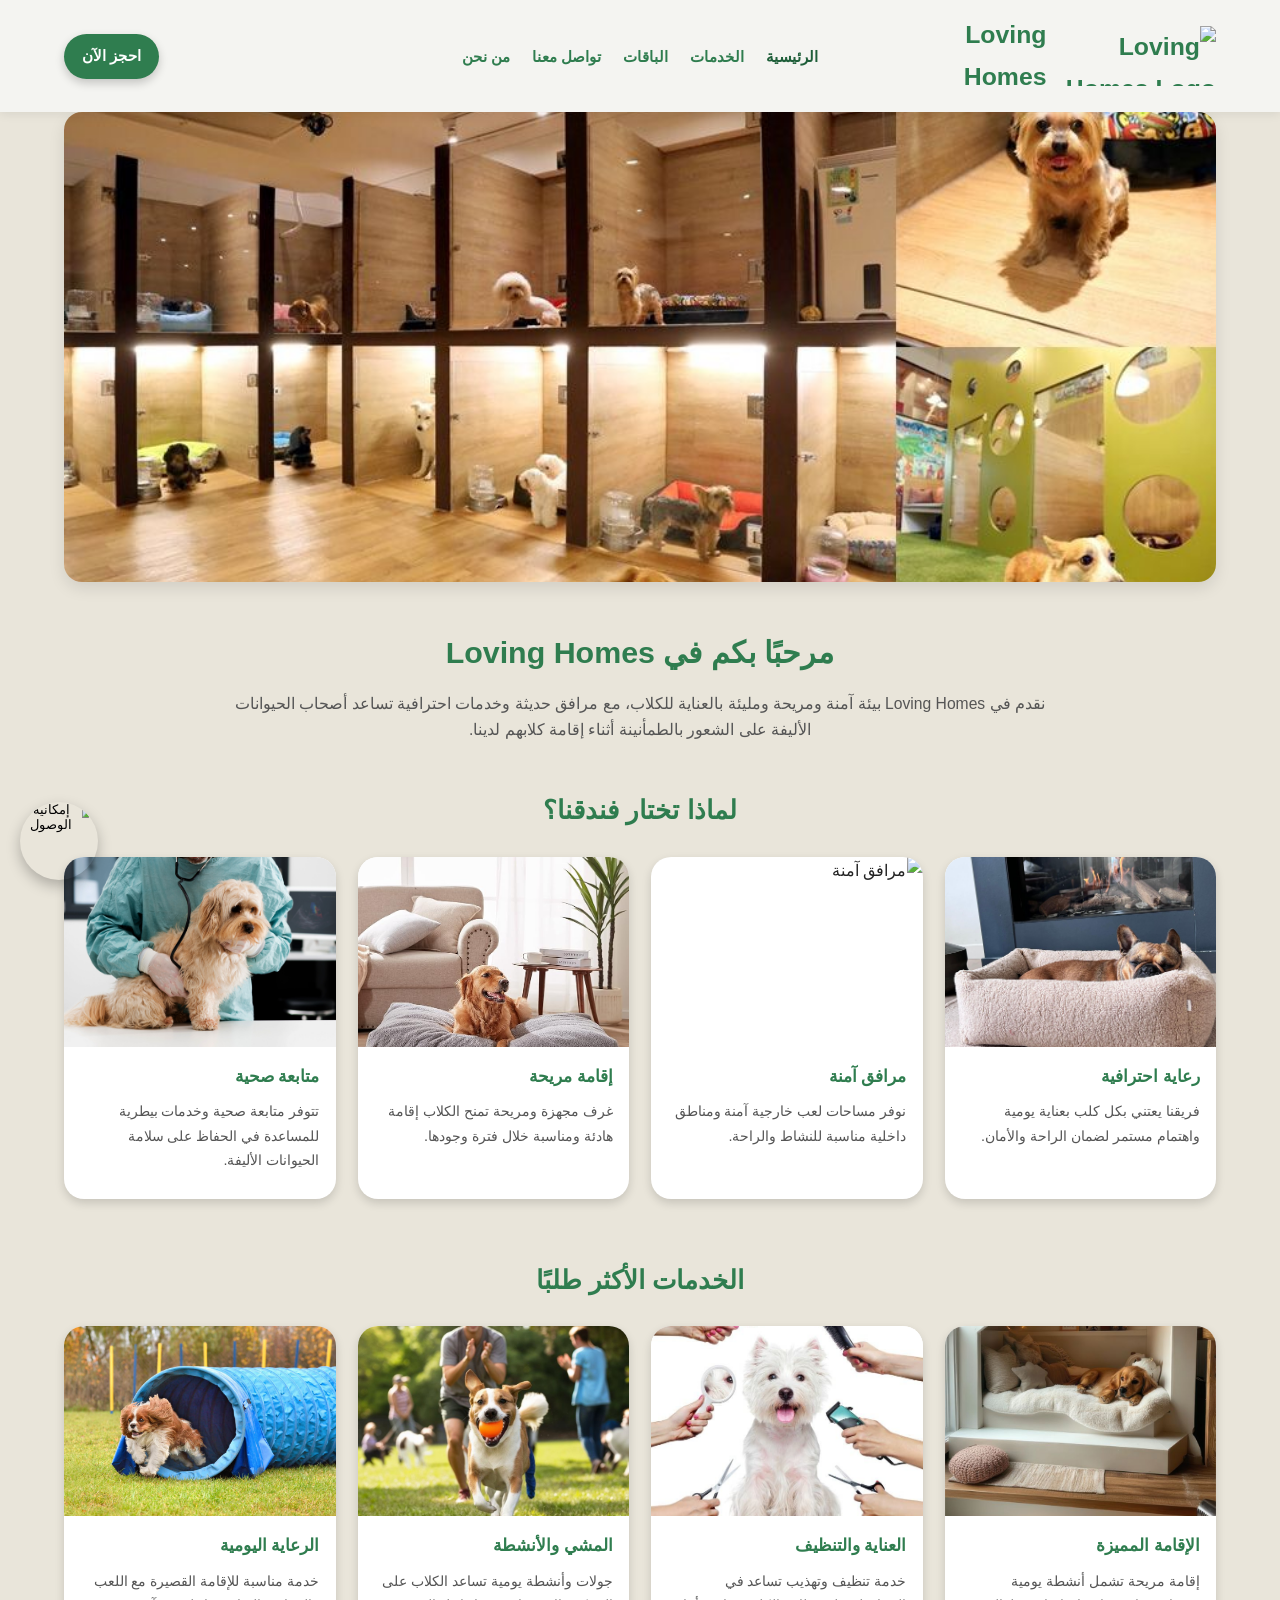
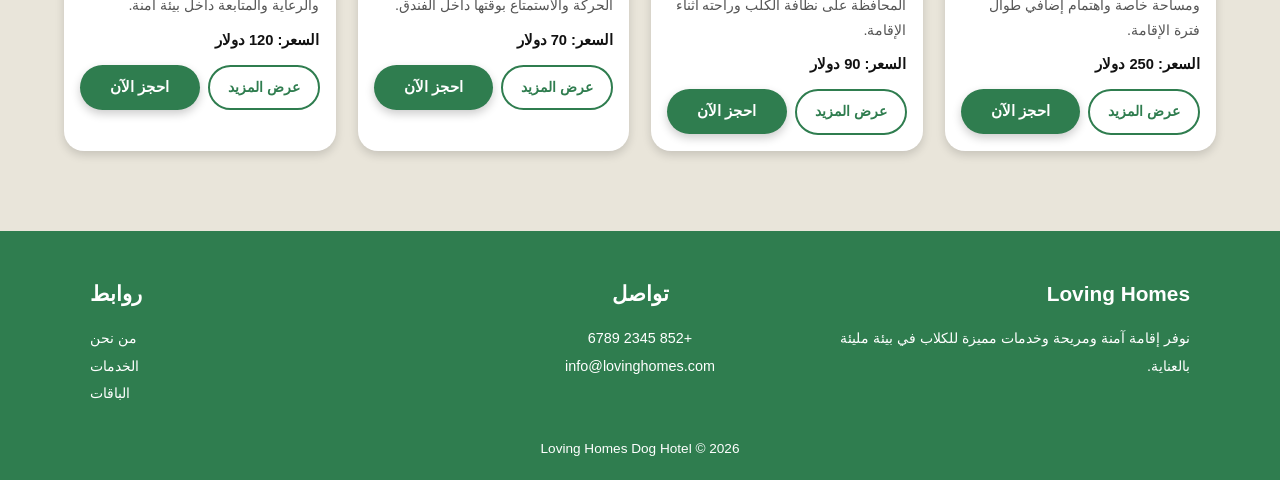
==== index.html @ 26084809 "Add files via upload" ====
<!DOCTYPE html>
<html lang="ar" dir="rtl">
<head>
<meta charset="UTF-8">
<meta name="viewport" content="width=device-width, initial-scale=1.0">
<title>Loving Homes | Dog Hotel</title>
<meta name="description" content="Loving Homes Dog Hotel يوفر إقامة آمنة ومريحة للكلاب مع خدمات رعاية يومية وتنظيف وأنشطة ترفيهية في هونغ كونغ.">
<meta name="keywords" content="Dog hotel, dog boarding, dog daycare, dog grooming, pet hotel, dog care, Loving Homes, dog hotel Hong Kong">
<meta name="author" content="Loving Homes">
<meta name="robots" content="index, follow">
<link rel="stylesheet" href="style.css">
</head>
<body>
  <div id="navbar"></div>

  <main>
    <section class="banner-section">
      <div class="container">
        <img src="assets/Images/hero.jpg" alt="صورة رئيسية لفندق الكلاب" class="banner-image" />
      </div>
    </section>

    <section class="welcome-section">
      <div class="container">
        <h1>مرحبًا بكم في Loving Homes</h1>
        <p>
          نقدم في Loving Homes بيئة آمنة ومريحة ومليئة بالعناية للكلاب، مع مرافق حديثة
          وخدمات احترافية تساعد أصحاب الحيوانات الأليفة على الشعور بالطمأنينة أثناء إقامة كلابهم لدينا.
        </p>
      </div>
    </section>

    <section class="section-space">
      <div class="container">
        <h2 class="section-title">لماذا تختار فندقنا؟</h2>

        <div class="cards-grid">
          <article class="card">
            <img src="assets/Images/Floor heating.jpg" alt="رعاية احترافية" />
            <div class="card-content">
              <h3>رعاية احترافية</h3>
              <p>فريقنا يعتني بكل كلب بعناية يومية واهتمام مستمر لضمان الراحة والأمان.</p>
            </div>
          </article>

          <article class="card">
            <img src="assets/Images/Safe Facilities.jpg" alt="مرافق آمنة" />
            <div class="card-content">
              <h3>مرافق آمنة</h3>
              <p>نوفر مساحات لعب خارجية آمنة ومناطق داخلية مناسبة للنشاط والراحة.</p>
            </div>
          </article>

          <article class="card">
            <img src="assets/Images/comfortable stay.jpg" alt="إقامة مريحة" />
            <div class="card-content">
              <h3>إقامة مريحة</h3>
              <p>غرف مجهزة ومريحة تمنح الكلاب إقامة هادئة ومناسبة خلال فترة وجودها.</p>
            </div>
          </article>

          <article class="card">
            <img src="assets/Images/health follow-up.jpg" alt="متابعة صحية" />
            <div class="card-content">
              <h3>متابعة صحية</h3>
              <p>تتوفر متابعة صحية وخدمات بيطرية للمساعدة في الحفاظ على سلامة الحيوانات الأليفة.</p>
            </div>
          </article>
        </div>
      </div>
    </section>

    <section class="section-space">
      <div class="container">
        <h2 class="section-title">الخدمات الأكثر طلبًا</h2>

        <div class="cards-grid">
          <article class="card">
            <img src="assets/Images/Premium Accommodation.jpg" alt="الإقامة المميزة" />
            <div class="card-content">
              <h3>الإقامة المميزة</h3>
              <p>إقامة مريحة تشمل أنشطة يومية ومساحة خاصة واهتمام إضافي طوال فترة الإقامة.</p>
              <span class="price">السعر: 250 دولار</span>
              <div class="card-buttons">
                <a href="services.html" class="btn-secondary">عرض المزيد</a>
                <a href="contact.html" class="btn-main">احجز الآن</a>
              </div>
            </div>
          </article>

          <article class="card">
            <img src="assets/Images/Care and cleaning.jpg" alt="العناية والتنظيف" />
            <div class="card-content">
              <h3>العناية والتنظيف</h3>
              <p>خدمة تنظيف وتهذيب تساعد في المحافظة على نظافة الكلب وراحته أثناء الإقامة.</p>
              <span class="price">السعر: 90 دولار</span>
              <div class="card-buttons">
                <a href="services.html" class="btn-secondary">عرض المزيد</a>
                <a href="contact.html" class="btn-main">احجز الآن</a>
              </div>
            </div>
          </article>

          <article class="card">
            <img src="assets/Images/Walking and activities.jpg" alt="المشي والأنشطة" />
            <div class="card-content">
              <h3>المشي والأنشطة</h3>
              <p>جولات وأنشطة يومية تساعد الكلاب على الحركة والاستمتاع بوقتها داخل الفندق.</p>
              <span class="price">السعر: 70 دولار</span>
              <div class="card-buttons">
                <a href="services.html" class="btn-secondary">عرض المزيد</a>
                <a href="contact.html" class="btn-main">احجز الآن</a>
              </div>
            </div>
          </article>

          <article class="card">
            <img src="assets/Images/Daily Care.jpg" alt="الرعاية اليومية" />
            <div class="card-content">
              <h3>الرعاية اليومية</h3>
              <p>خدمة مناسبة للإقامة القصيرة مع اللعب والرعاية والمتابعة داخل بيئة آمنة.</p>
              <span class="price">السعر: 120 دولار</span>
              <div class="card-buttons">
                <a href="services.html" class="btn-secondary">عرض المزيد</a>
                <a href="contact.html" class="btn-main">احجز الآن</a>
              </div>
            </div>
          </article>
        </div>
      </div>
    </section>
  </main>

  <div id="footer"></div>
  <script src="components.js"></script>
</body>
</html>
---- style.css ----
* {
  margin: 0;
  padding: 0;
  box-sizing: border-box;
  font-family: "Tahoma", Arial, sans-serif;
}

body {
  background-color: #e9e5da;
  color: #222;
  line-height: 1.7;
  padding-top: 82px;
}

.logo{
display:flex;
align-items:center;
gap:8px;
text-decoration:none;
font-weight:bold;
}

.logo img{
height:60px;
width:auto;
}

a {
  color: inherit;
  text-decoration: none;
}

img {
  display: block;
  max-width: 100%;
}

ul {
  list-style: none;
}

.container {
  width: 90%;
  max-width: 1200px;
  margin: auto;
}

.site-header {
  position: fixed;
  top: 0;
  right: 0;
  left: 0;
  z-index: 2000;
  background-color: #f4f4f1;
  box-shadow: 0 2px 10px rgba(0, 0, 0, 0.08);
}

.nav-wrapper {
  display: grid;
  grid-template-columns: 1fr 2fr 1fr;
  align-items: center;
  gap: 20px;
  padding: 14px 0;
}

.nav-right {
  justify-self: start;
}

.nav-left {
  justify-self: end;
}

.logo {
  font-size: 1.55rem;
  font-weight: 700;
  color: #2f7d4f;
}

.main-nav ul {
  display: flex;
  justify-content: center;
  align-items: center;
  gap: 22px;
}

.main-nav a {
  color: #2f7d4f;
  font-size: 0.95rem;
  font-weight: 700;
  transition: 0.3s;
}

.main-nav a:hover,
.main-nav a.active {
  color: #1f5f3a;
}

.btn-main,
.btn-secondary {
  display: inline-block;
  text-align: center;
  transition: 0.3s;
  font-weight: 700;
}

.btn-main {
  box-shadow: 0 4px 10px rgba(0,0,0,0.2);
  background-color: #2f7d4f;
  color: #fff;
  padding: 10px 18px;
  border: none;
  border-radius: 30px;
  font-size: 0.92rem;
  cursor: pointer;
}

.btn-main:hover {
  background-color: #25663f;
  box-shadow: 0 4px 10px rgba(0,0,0,0.2);
}

.btn-secondary {
  background-color: transparent;
  color: #2f7d4f;
  padding: 9px 12px;
  border: 2px solid #2f7d4f;
  border-radius: 25px;
  font-size: 0.88rem;
}

.btn-secondary:hover {
  background-color: #2f7d4f;
  color: #fff;
}

.menu-toggle {
  display: none;
  justify-self: center;
  background: none;
  border: none;
  color: #2f7d4f;
  font-size: 1.6rem;
  cursor: pointer;
}

.banner-section {
  padding: 30px 0 15px;
}

.banner-image {
  width: 100%;
  height: 470px;
  object-fit: cover;
  border-radius: 18px;
  box-shadow: 0 6px 16px rgba(0, 0, 0, 0.1);
}

.welcome-section {
  padding: 30px 0 15px;
  text-align: center;
}

.welcome-section h1,
.page-hero h1 {
  margin-bottom: 12px;
  color: #2f7d4f;
  font-size: 1.9rem;
}

.welcome-section p,
.page-hero p {
  max-width: 850px;
  margin: auto;
  color: #555;
  font-size: 0.98rem;
}

.section-space {
  padding: 30px 0;
}

.section-title {
  margin-bottom: 24px;
  color: #2f7d4f;
  text-align: center;
  font-size: 1.6rem;
}

.cards-grid,
.cards-grid-3,
.two-column-layout,
.contact-layout,
.contact-info-grid,
.form-row,
.footer-inner {
  display: grid;
}

.cards-grid {
  grid-template-columns: repeat(4, 1fr);
  gap: 22px;
}

.cards-grid-3 {
  grid-template-columns: repeat(3, 1fr);
}

.card,
.info-box,
.contact-form {
  background-color: #fff;
  border-radius: 20px;
  box-shadow: 0 5px 16px rgba(0, 0, 0, 0.08);
}

.card {
  overflow: hidden;
  transition: 0.3s;
  box-shadow: 0 4px 10px rgba(0,0,0,0.15);
  transition: 0.3s;
}

.card:hover {
  transform: translateY(-3px);
  box-shadow: 0 6px 15px rgba(0,0,0,0.2);
}

.card img {
  width: 100%;
  height: 190px;
  object-fit: cover;
}

.simple-card img {
  display: none;
}

.card-content {
  padding: 16px;
}

.card-content h3 {
  margin-bottom: 8px;
  color: #2f7d4f;
  font-size: 1.05rem;
}

.card-content p {
  margin-bottom: 10px;
  color: #555;
  font-size: 0.9rem;
}

.price {
  display: block;
  margin-bottom: 12px;
  color: #111;
  font-size: 0.92rem;
  font-weight: 700;
}

.card-buttons {
  display: flex;
  align-items: center;
  gap: 8px;
}

.card-buttons a {
  flex: 1;
}

.inner-page {
  min-height: 60vh;
}

.page-hero {
  padding: 40px 0 20px;
  text-align: center;
}

.two-column-layout,
.contact-layout {
  grid-template-columns: repeat(2, 1fr);
  gap: 22px;
}

.info-box {
  padding: 24px;
}

.info-box h2 {
  margin-bottom: 12px;
  color: #2f7d4f;
  font-size: 1.3rem;
}

.info-box p {
  margin-bottom: 10px;
  color: #555;
  font-size: 0.95rem;
}

.center-box {
  max-width: 800px;
  margin: auto;
  text-align: center;
}

.inline-btn {
  margin-top: 12px;
}

.contact-info-grid {
  grid-template-columns: repeat(4, 1fr);
  gap: 20px;
  margin-bottom: 30px;
}

.contact-form {
  padding: 24px;
}

.booking-form {
  width: 100%;
}

.form-row {
  grid-template-columns: repeat(2, 1fr);
  gap: 18px;
  align-items: start;
}

.form-group {
  margin-bottom: 16px;
}

.form-group label {
  display: block;
  margin-bottom: 8px;
  color: #2f7d4f;
  font-size: 0.92rem;
  font-weight: 700;
}

.form-group input,
.form-group textarea,
.form-group select {
  width: 100%;
  min-height: 48px;
  padding: 12px;
  background-color: #fff;
  border: 1px solid #9dbfa7;
  border-radius: 4px;
  color: #222;
  font-size: 0.95rem;
  font-family: "Tahoma", Arial, sans-serif;
  outline: none;
}

.form-group textarea {
  resize: vertical;
}

.form-group input:focus,
.form-group textarea:focus,
.form-group select:focus {
  border-color: #2f7d4f;
}

.form-btn {
  width: 100%;
  margin-top: 10px;
}

.site-footer {
  margin-top: 50px;
  padding: 45px 0 20px;
  background-color: #2f7d4f;
  color: #fff;
}

.footer-inner,
.footer-bottom {
  width: 90%;
  max-width: 1100px;
  margin: auto;
}

.footer-inner {
  grid-template-columns: repeat(3, 1fr);
  gap: 24px;
  align-items: start;
}

.footer-column {
  min-width: 0;
}

.footer-column:nth-child(1) {
  text-align: right;
}

.footer-column:nth-child(2) {
  text-align: center;
}

.footer-column:nth-child(3) {
  text-align: left;
}

.footer-column h3 {
  margin-bottom: 14px;
  color: #fff;
  font-size: 1.3rem;
  font-weight: 600;
}

.footer-column p,
.footer-column a,
.footer-column li,
.footer-bottom p {
  color: #fff;
  font-size: 0.9rem;
  font-weight: 400;
}

.footer-column p,
.footer-column a,
.footer-column li {
  line-height: 1.9;
}

.footer-column ul,
.footer-bottom p {
  margin: 0;
  padding: 0;
}

.footer-column a:hover {
  color: #e6f2ea;
}

.footer-bottom {
  margin: 30px auto 0;
  text-align: center;
}

.footer-bottom p {
  font-size: 0.85rem;
}

#accessibility-widget {
  position: fixed;
  bottom: 20px;
  left: 20px;
  z-index: 3000;
}

#accessibility-toggle {
  width: 78px;
  height: 78px;
  padding: 0;
  background: transparent;
  border: none;
  border-radius: 50%;
  box-shadow: 0 6px 14px rgba(0,0,0,0.25);
  cursor: pointer;
  overflow: hidden;
}

#accessibility-toggle img {
  width: 100%;
  height: 100%;
  object-fit: cover;
}

#accessibility-panel {
  display: flex;
  flex-direction: column;
  gap: 8px;
  margin-top: 10px;
  padding: 10px;
  background: #fff;
  border: 1px solid #9dbfa7;
  border-radius: 30px;
}

#accessibility-panel.hidden {
  display: none;
}

#accessibility-panel button {
  padding: 8px 10px;
  background-color: #2f7d4f;
  color: #fff;
  border: none;
  border-radius: 30px;
  font-size: 0.9rem;
  cursor: pointer;
}

@media (max-width: 992px) {
  .cards-grid,
  .cards-grid-3,
  .two-column-layout,
  .contact-layout,
  .contact-info-grid {
    grid-template-columns: repeat(2, 1fr);
  }

  .nav-wrapper {
    grid-template-columns: 1fr;
    text-align: center;
  }

  .nav-right,
  .nav-left {
    justify-self: center;
  }

  .main-nav ul {
    flex-wrap: wrap;
  }
}

@media (max-width: 768px) {
  .nav-wrapper {
    grid-template-columns: 1fr auto;
    gap: 10px;
  }

  .nav-right {
    justify-self: start;
  }

  .nav-left {
    display: none;
  }

  .menu-toggle {
    display: block;
    justify-self: end;
  }

  .main-nav {
    display: none;
    grid-column: 1 / -1;
    width: 100%;
  }

  .main-nav.show {
    display: block;
  }

  .main-nav ul {
    flex-direction: column;
    align-items: center;
    gap: 14px;
    padding: 12px 0 4px;
  }

  .footer-inner,
  .contact-info-grid,
  .form-row,
  .two-column-layout,
  .contact-layout {
    grid-template-columns: 1fr;
    gap: 20px;
    text-align: center;
  }

  .footer-column:nth-child(1),
  .footer-column:nth-child(2),
  .footer-column:nth-child(3) {
    text-align: center;
  }
}

@media (max-width: 600px) {
  .cards-grid,
  .cards-grid-3 {
    grid-template-columns: 1fr;
  }

  .banner-image {
    height: 280px;
  }

  .welcome-section h1,
  .page-hero h1 {
    font-size: 1.6rem;
  }

  .card-buttons {
    flex-direction: row;
  }

  .btn-main,
  .btn-secondary {
    padding: 9px 10px;
    font-size: 0.85rem;
  }
}
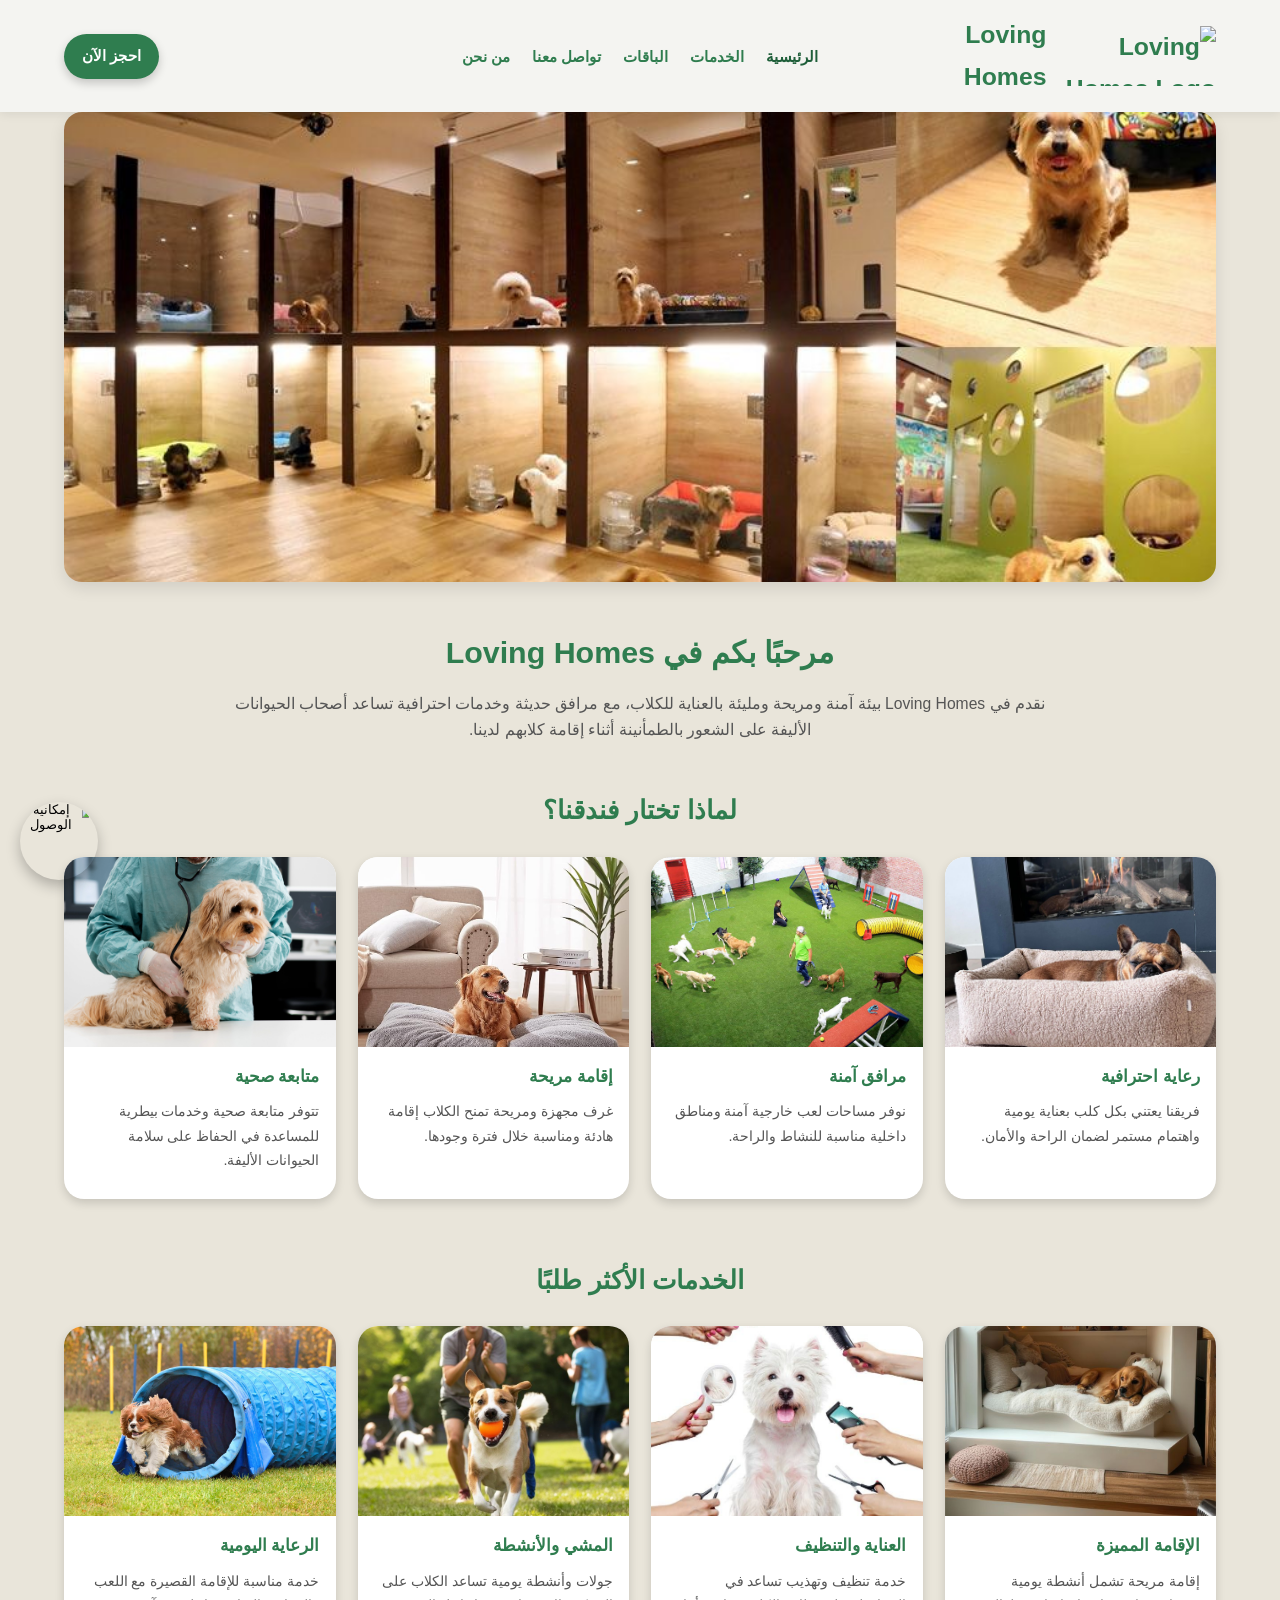
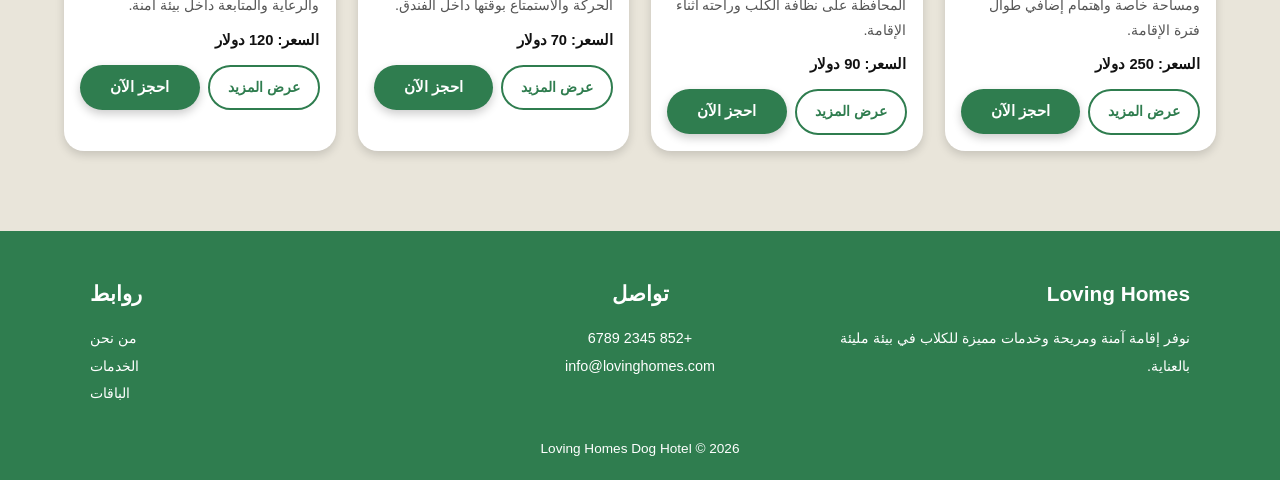
==== commit a9b7b364: "Update index.html" ====
--- a/index.html
+++ b/index.html
@@ -44,7 +44,7 @@
           </article>
 
           <article class="card">
-            <img src="assets/Images/Safe Facilities.jpg" alt="مرافق آمنة" />
+            <img src="assets/Images/safe facilities.jpg" alt="مرافق آمنة" />
             <div class="card-content">
               <h3>مرافق آمنة</h3>
               <p>نوفر مساحات لعب خارجية آمنة ومناطق داخلية مناسبة للنشاط والراحة.</p>
@@ -134,4 +134,4 @@
   <div id="footer"></div>
   <script src="components.js"></script>
 </body>
-</html>+</html>
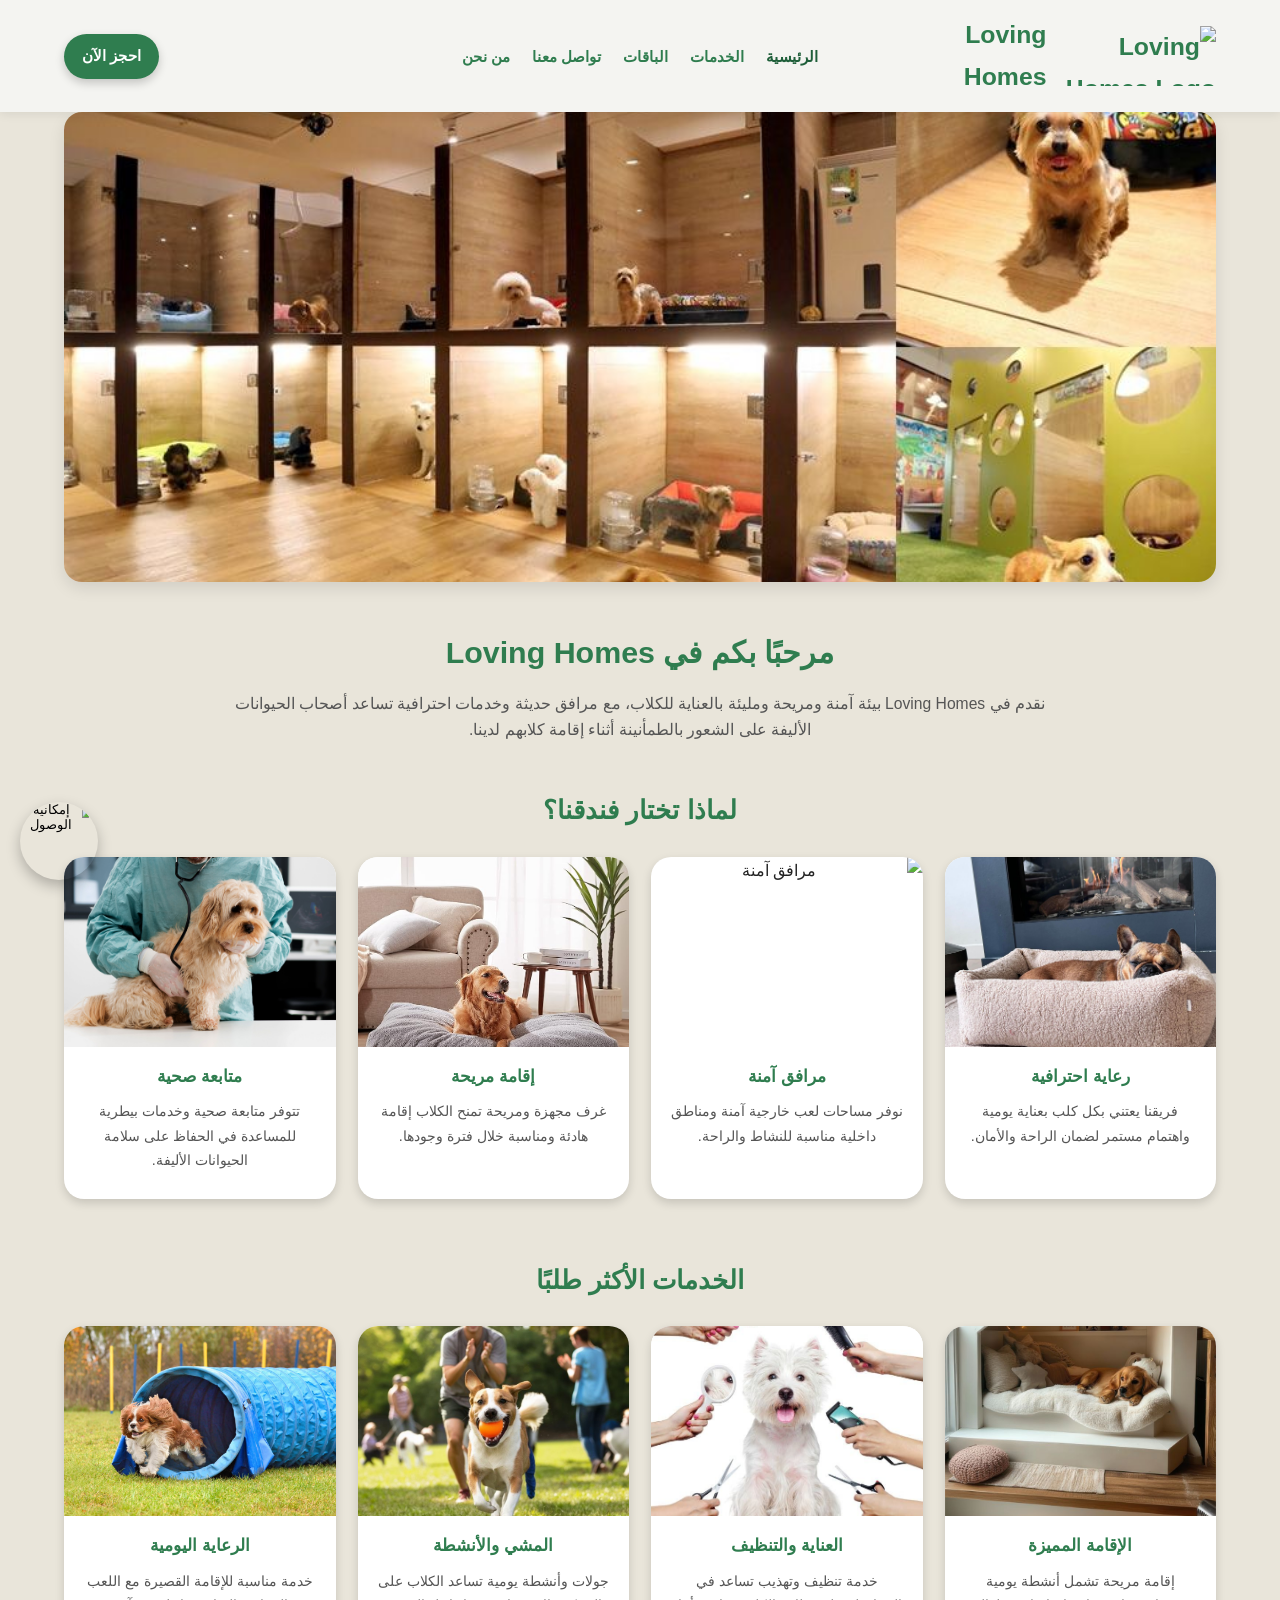
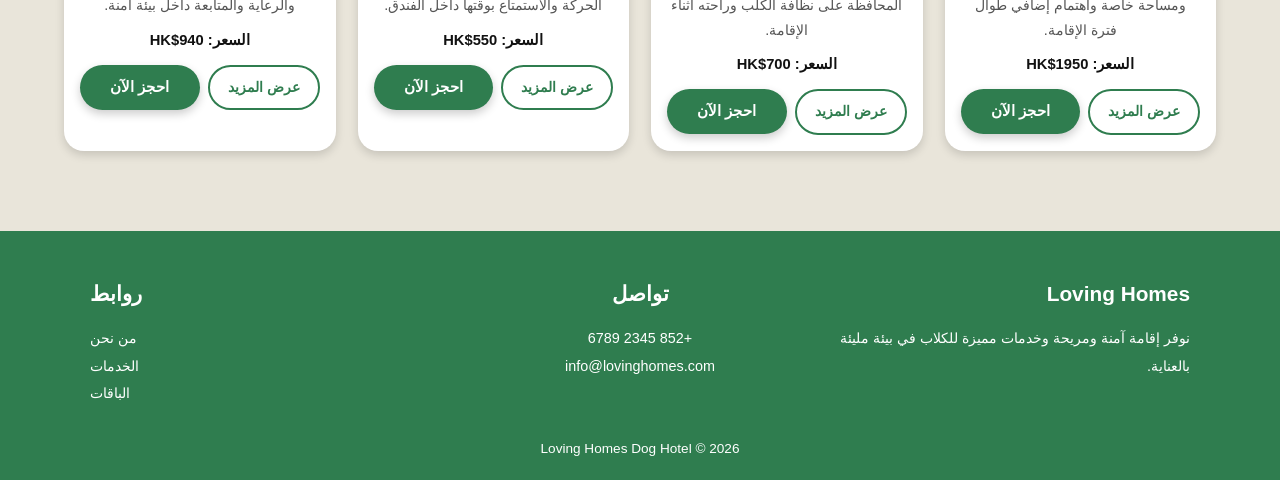
==== commit 7da4324e: "Update index.html" ====
--- a/index.html
+++ b/index.html
@@ -44,7 +44,7 @@
           </article>
 
           <article class="card">
-            <img src="assets/Images/safe facilities.jpg" alt="مرافق آمنة" />
+            <img src="assets/Images/Safe Facilities.jpg" alt="مرافق آمنة" />
             <div class="card-content">
               <h3>مرافق آمنة</h3>
               <p>نوفر مساحات لعب خارجية آمنة ومناطق داخلية مناسبة للنشاط والراحة.</p>
@@ -80,7 +80,7 @@
             <div class="card-content">
               <h3>الإقامة المميزة</h3>
               <p>إقامة مريحة تشمل أنشطة يومية ومساحة خاصة واهتمام إضافي طوال فترة الإقامة.</p>
-              <span class="price">السعر: 250 دولار</span>
+              <span class="price">السعر: HK$1950</span>
               <div class="card-buttons">
                 <a href="services.html" class="btn-secondary">عرض المزيد</a>
                 <a href="contact.html" class="btn-main">احجز الآن</a>
@@ -93,7 +93,7 @@
             <div class="card-content">
               <h3>العناية والتنظيف</h3>
               <p>خدمة تنظيف وتهذيب تساعد في المحافظة على نظافة الكلب وراحته أثناء الإقامة.</p>
-              <span class="price">السعر: 90 دولار</span>
+              <span class="price">السعر: HK$700</span>
               <div class="card-buttons">
                 <a href="services.html" class="btn-secondary">عرض المزيد</a>
                 <a href="contact.html" class="btn-main">احجز الآن</a>
@@ -106,7 +106,7 @@
             <div class="card-content">
               <h3>المشي والأنشطة</h3>
               <p>جولات وأنشطة يومية تساعد الكلاب على الحركة والاستمتاع بوقتها داخل الفندق.</p>
-              <span class="price">السعر: 70 دولار</span>
+              <span class="price">السعر: HK$550</span>
               <div class="card-buttons">
                 <a href="services.html" class="btn-secondary">عرض المزيد</a>
                 <a href="contact.html" class="btn-main">احجز الآن</a>
@@ -119,7 +119,7 @@
             <div class="card-content">
               <h3>الرعاية اليومية</h3>
               <p>خدمة مناسبة للإقامة القصيرة مع اللعب والرعاية والمتابعة داخل بيئة آمنة.</p>
-              <span class="price">السعر: 120 دولار</span>
+              <span class="price">السعر: HK$940</span>
               <div class="card-buttons">
                 <a href="services.html" class="btn-secondary">عرض المزيد</a>
                 <a href="contact.html" class="btn-main">احجز الآن</a>
--- a/style.css
+++ b/style.css
@@ -219,6 +219,7 @@
   transition: 0.3s;
   box-shadow: 0 4px 10px rgba(0,0,0,0.15);
   transition: 0.3s;
+  text-align:center;
 }
 
 .card:hover {
@@ -268,6 +269,12 @@
 
 .card-buttons a {
   flex: 1;
+}
+
+.package-book-btn{
+display:inline-block;
+margin:15px auto 0 auto;
+text-align:center;
 }
 
 .inner-page {
@@ -601,4 +608,4 @@
     padding: 9px 10px;
     font-size: 0.85rem;
   }
-}+}
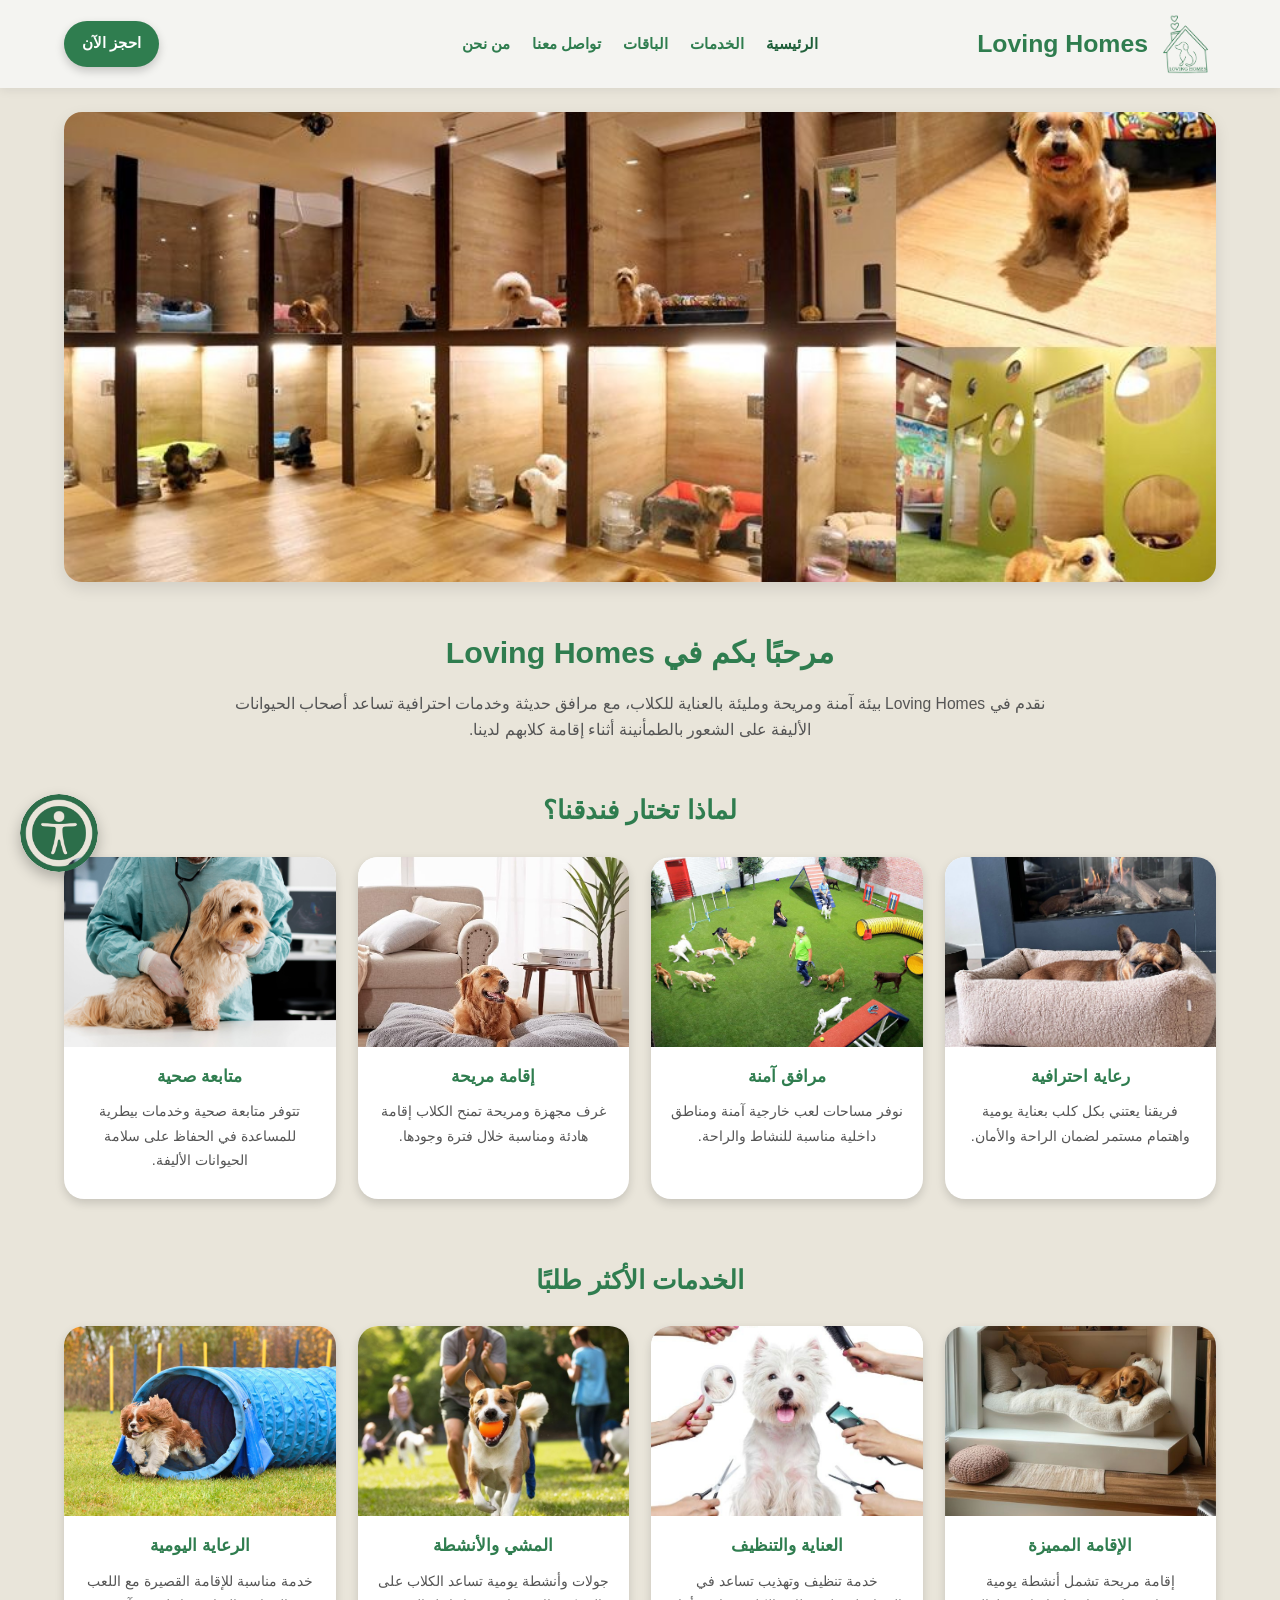
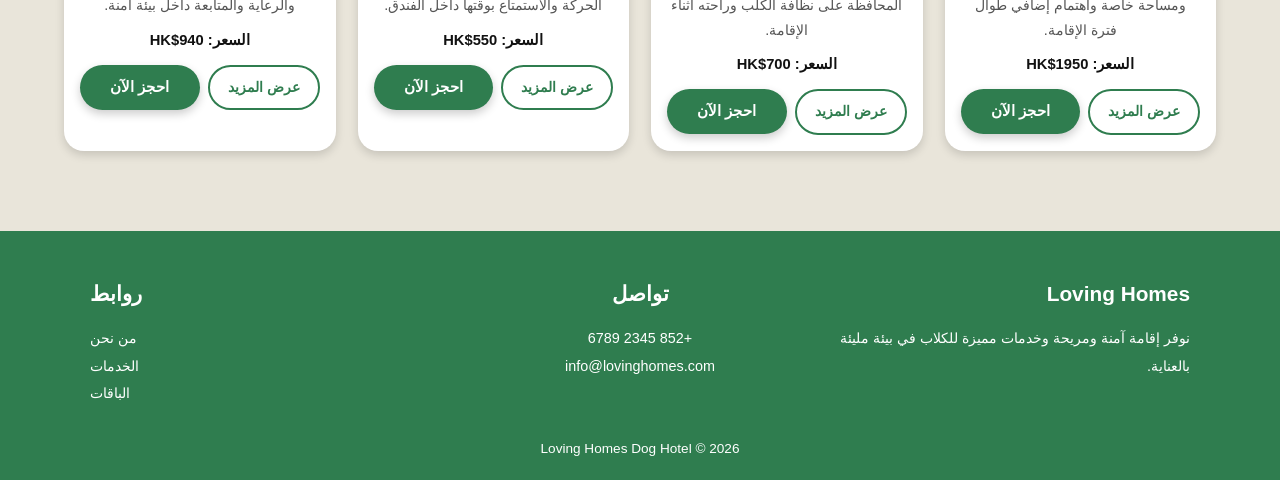
==== commit 7c7f6119: "Update index.html" ====
--- a/index.html
+++ b/index.html
@@ -44,7 +44,7 @@
           </article>
 
           <article class="card">
-            <img src="assets/Images/Safe Facilities.jpg" alt="مرافق آمنة" />
+            <img src="assets/Images/safe facilities.jpg" alt="مرافق آمنة" />
             <div class="card-content">
               <h3>مرافق آمنة</h3>
               <p>نوفر مساحات لعب خارجية آمنة ومناطق داخلية مناسبة للنشاط والراحة.</p>
